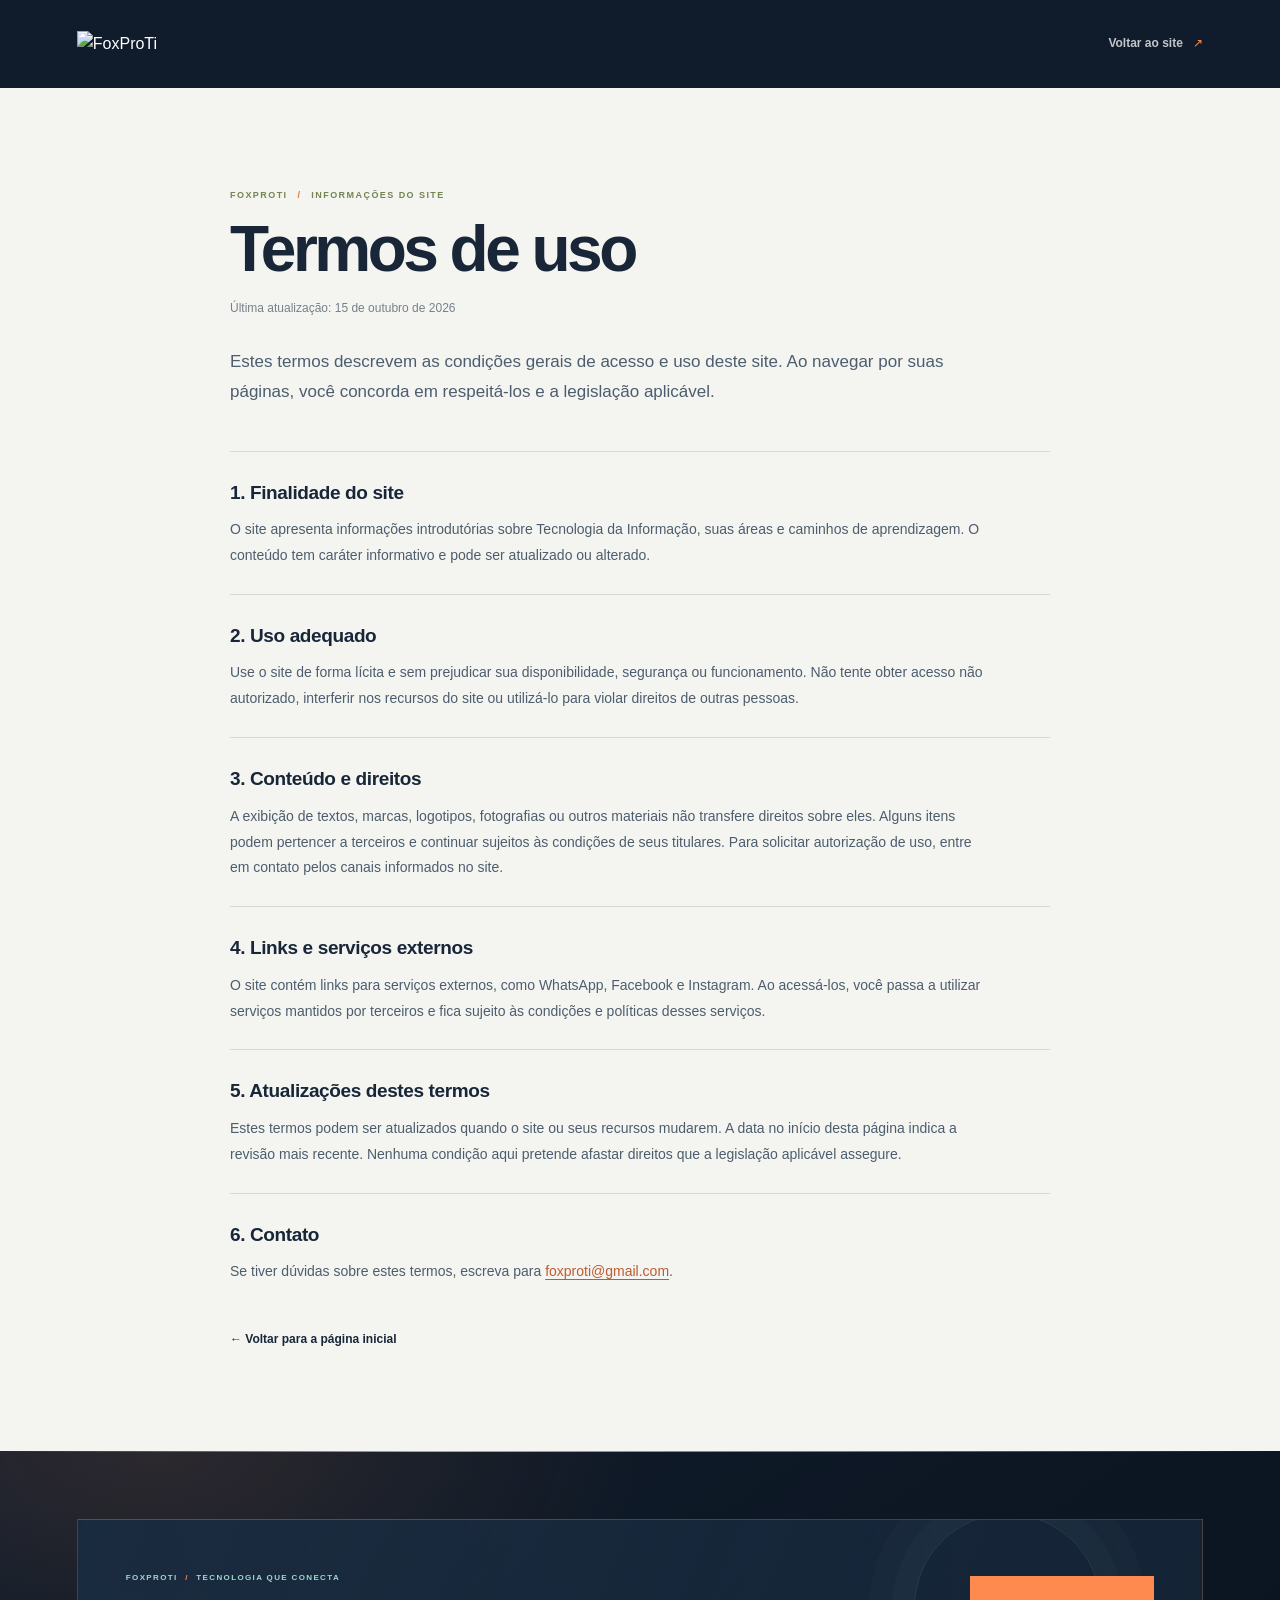
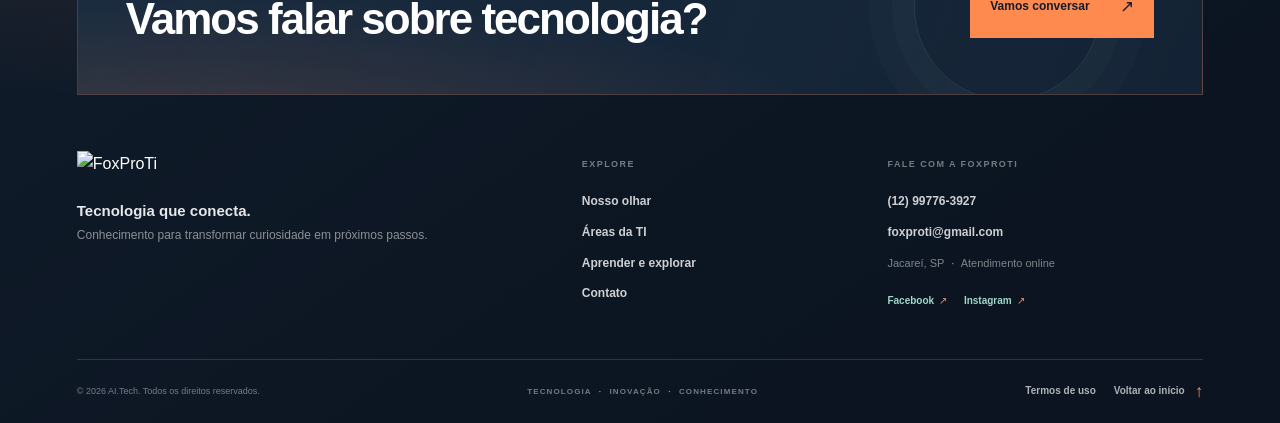
==== termos-de-uso.html @ 0beaa12d "FOXPROTI FOXPROTI" ====
<!doctype html>
<html lang="pt-BR">
<head>
  <meta charset="utf-8">
  <meta name="viewport" content="width=device-width, initial-scale=1">
  <meta name="theme-color" content="#101c2b">
  <meta name="description" content="Termos de uso do site FoxProTi.">
  <title>Termos de uso — FoxProTi</title>
  <link rel="icon" href="images/logo.png" type="image/png">
  <link rel="stylesheet" href="css/style.css">
</head>
<body id="topo">
  <a class="skip-link" href="#conteudo">Pular para o conteúdo</a>
  <header class="terms-header">
    <div class="terms-header-inner">
      <a class="brand" href="index.html#inicio" aria-label="FoxProTi, voltar ao site"><img src="images/logo.png" alt="FoxProTi"></a>
      <a class="terms-back" href="index.html#inicio">Voltar ao site <span aria-hidden="true">↗</span></a>
    </div>
  </header>

  <main class="terms-main" id="conteudo">
    <article class="terms-document">
      <p class="terms-eyebrow">FOXPROTI <span aria-hidden="true">/</span> INFORMAÇÕES DO SITE</p>
      <h1>Termos de uso</h1>
      <p class="terms-updated">Última atualização: 15 de outubro de 2026</p>
      <p class="terms-lead">Estes termos descrevem as condições gerais de acesso e uso deste site. Ao navegar por suas páginas, você concorda em respeitá-los e a legislação aplicável.</p>

      <section>
        <h2>1. Finalidade do site</h2>
        <p>O site apresenta informações introdutórias sobre Tecnologia da Informação, suas áreas e caminhos de aprendizagem. O conteúdo tem caráter informativo e pode ser atualizado ou alterado.</p>
      </section>

      <section>
        <h2>2. Uso adequado</h2>
        <p>Use o site de forma lícita e sem prejudicar sua disponibilidade, segurança ou funcionamento. Não tente obter acesso não autorizado, interferir nos recursos do site ou utilizá-lo para violar direitos de outras pessoas.</p>
      </section>

      <section>
        <h2>3. Conteúdo e direitos</h2>
        <p>A exibição de textos, marcas, logotipos, fotografias ou outros materiais não transfere direitos sobre eles. Alguns itens podem pertencer a terceiros e continuar sujeitos às condições de seus titulares. Para solicitar autorização de uso, entre em contato pelos canais informados no site.</p>
      </section>

      <section>
        <h2>4. Links e serviços externos</h2>
        <p>O site contém links para serviços externos, como WhatsApp, Facebook e Instagram. Ao acessá-los, você passa a utilizar serviços mantidos por terceiros e fica sujeito às condições e políticas desses serviços.</p>
      </section>

      <section>
        <h2>5. Atualizações destes termos</h2>
        <p>Estes termos podem ser atualizados quando o site ou seus recursos mudarem. A data no início desta página indica a revisão mais recente. Nenhuma condição aqui pretende afastar direitos que a legislação aplicável assegure.</p>
      </section>

      <section>
        <h2>6. Contato</h2>
        <p>Se tiver dúvidas sobre estes termos, escreva para <a href="mailto:foxproti@gmail.com">foxproti@gmail.com</a>.</p>
      </section>

      <a class="terms-home-link" href="index.html#inicio">← Voltar para a página inicial</a>
    </article>
  </main>

  <footer class="site-footer">
    <div class="footer-inner">
      <div class="footer-invitation">
        <div class="footer-invitation-copy">
          <p class="footer-invitation-label">FOXPROTI <span aria-hidden="true">/</span> TECNOLOGIA QUE CONECTA</p>
          <h2>Vamos falar sobre tecnologia?</h2>
        </div>
        <a class="footer-whatsapp" href="https://api.whatsapp.com/send?phone=5512997763927" target="_blank" rel="noopener noreferrer">Vamos conversar <span aria-hidden="true">↗</span></a>
      </div>

      <div class="footer-top">
        <div class="footer-brand-block">
          <a class="brand brand-footer" href="index.html#inicio" aria-label="FoxProTi, voltar ao início"><img src="images/logo.png" alt="FoxProTi"></a>
          <p>Tecnologia que conecta.<br><span>Conhecimento para transformar curiosidade em próximos passos.</span></p>
        </div>

        <nav class="footer-nav" aria-label="Navegação do rodapé">
          <h2 class="footer-heading">EXPLORE</h2>
          <a href="index.html#sobre">Nosso olhar</a>
          <a href="index.html#areas">Áreas da TI</a>
          <a href="index.html#caminhos">Aprender e explorar</a>
          <a href="index.html#contato">Contato</a>
        </nav>

        <div class="footer-contact">
          <h2 class="footer-heading">FALE COM A FOXPROTI</h2>
          <a href="tel:+5512997763927">(12) 99776-3927</a>
          <a href="mailto:foxproti@gmail.com">foxproti@gmail.com</a>
          <p>Jacareí, SP <span>·</span> Atendimento online</p>
          <div class="footer-socials" aria-label="Redes sociais">
            <a href="https://www.facebook.com/profile.php?id=100043924699159" target="_blank" rel="noopener noreferrer">Facebook <span aria-hidden="true">↗</span></a>
            <a href="https://instagram.com/codextech.web" target="_blank" rel="noopener noreferrer">Instagram <span aria-hidden="true">↗</span></a>
          </div>
        </div>
      </div>

      <div class="footer-bottom">
        <span class="footer-copyright">© 2026 AI.Tech. Todos os direitos reservados.</span>
        <span class="footer-signature">TECNOLOGIA <i aria-hidden="true">·</i> INOVAÇÃO <i aria-hidden="true">·</i> CONHECIMENTO</span>
        <div class="footer-bottom-links">
          <a class="footer-terms" href="termos-de-uso.html" aria-current="page">Termos de uso</a>
          <a class="back-top" href="#topo">Voltar ao início <span aria-hidden="true">↑</span></a>
        </div>
      </div>
    </div>
  </footer>
</body>
</html>
---- css/style.css ----
﻿:root {
  --ink: #182638;
  --ink-soft: #4d5d6d;
  --muted: #75818c;
  --paper: #f4f5f1;
  --white: #fff;
  --line: rgba(24, 38, 56, .14);
  --navy: #101c2b;
  --navy-light: #192b40;
  --orange: #ff8a50;
  --orange-dark: #e66c37;
  --mint: #9fd8cc;
  --page-width: 1210px;
  --gutter: clamp(22px, 6vw, 86px);
  font-family: "Segoe UI", Arial, sans-serif;
  font-synthesis: none;
  text-rendering: optimizeLegibility;
  -webkit-font-smoothing: antialiased;
  -moz-osx-font-smoothing: grayscale;
}

* { box-sizing: border-box; }
html { scroll-behavior: smooth; scroll-padding-top: 86px; }
body { margin: 0; background: var(--paper); color: var(--ink); font-size: 16px; line-height: 1.65; }
body.menu-open { overflow: hidden; }
a { color: inherit; text-decoration: none; }
button { color: inherit; font: inherit; }
::selection { background: var(--orange); color: var(--navy); }
:focus-visible { outline: 3px solid var(--orange); outline-offset: 4px; }

.skip-link { position: fixed; z-index: 1000; top: 12px; left: 12px; padding: 10px 15px; transform: translateY(-160%); background: var(--orange); color: var(--navy); font-size: 13px; font-weight: 700; }
.skip-link:focus { transform: translateY(0); }
.header-inner, .footer-inner { width: min(100% - (var(--gutter) * 2), var(--page-width)); margin-inline: auto; }

.site-header { position: absolute; z-index: 50; top: 0; left: 0; width: 100%; border-bottom: 1px solid rgba(255,255,255,.13); color: var(--white); }
.header-inner { display: flex; min-height: 88px; align-items: center; justify-content: space-between; gap: 28px; }
.brand { display: inline-flex; align-items: center; flex-shrink: 0; }
.brand img { display: block; width: 166px; max-height: 52px; object-fit: contain; object-position: left center; }
.site-nav { display: flex; align-items: center; gap: clamp(18px, 3vw, 39px); }
.site-nav > a:not(.nav-cta) { color: rgba(255,255,255,.74); font-size: 12px; font-weight: 650; transition: color .2s ease; }
.site-nav > a:not(.nav-cta):hover { color: var(--orange); }
.nav-cta { display: inline-flex; align-items: center; gap: 18px; padding: 11px 14px; border: 1px solid rgba(255,138,80,.65); color: var(--white); font-size: 11px; font-weight: 750; transition: background .2s ease, color .2s ease; }
.nav-cta span { color: var(--orange); font-size: 15px; }
.nav-cta:hover { background: var(--orange); color: var(--navy); }
.nav-cta:hover span { color: var(--navy); }
.menu-toggle { display: none; }

.hero { position: relative; min-height: 760px; overflow: hidden; background: var(--navy); color: var(--white); }
.hero-grid { position: absolute; inset: 0; opacity: .2; background-image: linear-gradient(rgba(255,255,255,.07) 1px, transparent 1px), linear-gradient(90deg, rgba(255,255,255,.07) 1px, transparent 1px); background-size: 70px 70px; mask-image: linear-gradient(90deg, transparent, #000 30%, #000); pointer-events: none; }
.hero::before { position: absolute; top: 12%; right: -9%; width: 660px; height: 660px; border: 1px solid rgba(159,216,204,.1); border-radius: 50%; content: ""; }
.hero-inner { position: relative; display: grid; width: min(100% - (var(--gutter) * 2), var(--page-width)); min-height: 685px; grid-template-columns: minmax(0, 1.08fr) minmax(360px, .92fr); align-items: center; gap: clamp(24px, 5vw, 72px); margin-inline: auto; padding-top: 100px; padding-bottom: 65px; }
.hero-copy { position: relative; z-index: 2; max-width: 685px; padding-bottom: 8px; }
.eyebrow { display: flex; align-items: center; gap: 11px; margin: 0 0 20px; color: var(--orange); font-size: 9px; font-weight: 800; letter-spacing: .19em; line-height: 1.4; }
.eyebrow-line { width: 24px; height: 1px; background: var(--orange); }
.hero h1 { margin: 0; font-size: clamp(46px, 6vw, 79px); font-weight: 560; letter-spacing: -.068em; line-height: 1.01; text-wrap: balance; }
.hero h1 span { color: var(--orange); }
.hero-lead { max-width: 465px; margin: 25px 0 0; color: rgba(255,255,255,.7); font-size: 15px; line-height: 1.8; }
.hero-actions { display: flex; align-items: center; flex-wrap: wrap; gap: 26px; margin-top: 32px; }
.button { display: inline-flex; min-height: 50px; align-items: center; justify-content: center; gap: 20px; padding: 0 17px; border: 1px solid transparent; font-size: 11px; font-weight: 800; transition: transform .2s ease, background .2s ease, border-color .2s ease; }
.button:hover { transform: translateY(-2px); }
.button span { font-size: 17px; line-height: 1; }
.button-orange { background: var(--orange); color: var(--navy); }
.button-orange:hover { background: #ffa274; }
.text-link { display: inline-flex; align-items: center; gap: 11px; color: var(--ink); font-size: 12px; font-weight: 750; }
.text-link span { transition: transform .2s ease; }
.text-link:hover span { transform: translateX(4px); }
.text-link-light { color: rgba(255,255,255,.83); }
.text-link-light:hover { color: var(--orange); }
.hero-note { display: flex; align-items: center; gap: 12px; margin-top: 60px; color: rgba(255,255,255,.45); font-size: 8px; font-weight: 800; letter-spacing: .15em; }
.hero-note i { width: 3px; height: 3px; border-radius: 50%; background: var(--orange); }

.hero-visual { position: relative; width: min(100%, 500px); aspect-ratio: 1; justify-self: end; isolation: isolate; }
.visual-orbit { position: absolute; top: 48%; left: 50%; border: 1px solid rgba(159,216,204,.2); border-radius: 50%; transform: translate(-50%,-50%); }
.orbit-one { width: 64%; aspect-ratio: 1; }
.orbit-two { width: 91%; aspect-ratio: 1; border-style: dashed; opacity: .64; }
.visual-lines { position: absolute; inset: 0; }
.visual-lines i { position: absolute; top: 48%; left: 50%; width: 33%; height: 1px; transform-origin: left center; background: linear-gradient(90deg, rgba(255,138,80,.8), rgba(159,216,204,.08)); }
.visual-lines i:nth-child(1) { transform: rotate(-144deg); }
.visual-lines i:nth-child(2) { transform: rotate(-38deg); }
.visual-lines i:nth-child(3) { transform: rotate(42deg); }
.visual-lines i:nth-child(4) { transform: rotate(146deg); }
.visual-lines i:nth-child(5) { width: 23%; transform: rotate(0); }
.visual-core { position: absolute; top: 48%; left: 50%; display: flex; width: 27%; aspect-ratio: 1; flex-direction: column; align-items: center; justify-content: center; border: 1px solid rgba(255,138,80,.72); border-radius: 50%; background: var(--navy); box-shadow: 0 0 60px rgba(255,138,80,.12); transform: translate(-50%,-50%); }
.visual-core::before { position: absolute; inset: 10%; border: 1px solid rgba(255,138,80,.27); border-radius: 50%; content: ""; }
.visual-core > span { position: relative; color: var(--orange); font-size: clamp(30px, 4vw, 48px); font-weight: 750; letter-spacing: -.08em; line-height: 1; }
.visual-core small { position: relative; margin-top: 7px; color: rgba(255,255,255,.62); font-size: 6px; font-weight: 800; letter-spacing: .15em; line-height: 1.35; text-align: center; }
.orbit-label { position: absolute; z-index: 2; display: flex; min-width: 104px; align-items: center; gap: 9px; padding: 9px 11px; border: 1px solid rgba(255,255,255,.13); background: rgba(25,43,64,.96); box-shadow: 0 12px 32px rgba(0,0,0,.16); }
.orbit-label b { display: grid; width: 24px; height: 24px; place-items: center; background: rgba(255,138,80,.13); color: var(--orange); font-size: 12px; }
.orbit-label span { color: rgba(255,255,255,.76); font-size: 7px; font-weight: 800; letter-spacing: .11em; }
.label-code { top: 15%; left: 6%; }
.label-shield { top: 17%; right: 0; }
.label-support { right: 0; bottom: 27%; }
.label-data { bottom: 22%; left: 2%; }
.label-shield b { color: var(--mint); background: rgba(159,216,204,.12); }
.label-support b { color: #b4aaff; background: rgba(180,170,255,.12); }
.label-data b { color: #ffc27e; background: rgba(255,194,126,.12); }
.visual-caption { position: absolute; right: 11%; bottom: 4%; display: flex; align-items: center; gap: 8px; color: rgba(255,255,255,.54); font-size: 7px; font-weight: 800; letter-spacing: .14em; }
.caption-dot { width: 6px; height: 6px; border-radius: 50%; background: var(--orange); box-shadow: 0 0 0 4px rgba(255,138,80,.12); }
.visual-index { position: absolute; top: 3%; left: 3%; color: rgba(255,255,255,.38); font-size: 7px; font-weight: 800; letter-spacing: .14em; }
.hero-bottom { position: absolute; right: var(--gutter); bottom: 18px; left: var(--gutter); display: flex; max-width: var(--page-width); justify-content: space-between; margin-inline: auto; color: rgba(255,255,255,.37); font-size: 7px; font-weight: 800; letter-spacing: .15em; }
.hero-bottom a { color: inherit; }
.hero-bottom a span { margin-left: 7px; color: var(--orange); font-size: 12px; }

.section-pad { padding: 112px var(--gutter); }
.section-kicker { display: flex; align-items: center; gap: 13px; margin-bottom: 30px; color: var(--muted); font-size: 8px; font-weight: 800; letter-spacing: .17em; }
.section-kicker span:first-child { color: var(--orange-dark); }
.section-kicker span:first-child::after { display: inline-block; width: 23px; height: 1px; margin-left: 13px; background: rgba(230,108,55,.55); vertical-align: middle; content: ""; }
.intro { width: min(100%, calc(var(--page-width) + var(--gutter) * 2)); margin-inline: auto; }
.intro-layout { display: grid; grid-template-columns: 1.17fr .83fr; align-items: start; gap: clamp(38px, 8vw, 112px); }
.intro h2, .section-heading h2 { margin: 0; font-size: clamp(37px, 5vw, 63px); font-weight: 560; letter-spacing: -.064em; line-height: 1.05; text-wrap: balance; }
.intro h2 em, .section-heading h2 em, .contact-copy h2 em { color: #d97549; font-style: normal; }
.intro-copy { max-width: 455px; padding-top: 8px; }
.intro-copy p { margin: 0 0 15px; color: var(--ink-soft); font-size: 13px; line-height: 1.85; }
.intro-copy .text-link { margin-top: 14px; }
.principles { display: grid; grid-template-columns: repeat(3, 1fr); gap: 20px; margin-top: 68px; padding-top: 24px; border-top: 1px solid var(--line); }
.principles > div { display: grid; grid-template-columns: 38px 1fr; align-items: center; column-gap: 12px; }
.principle-mark { display: grid; width: 36px; height: 36px; grid-row: span 2; place-items: center; border: 1px solid rgba(230,108,55,.34); border-radius: 50%; color: var(--orange-dark); font-size: 16px; }
.principles b { font-size: 11px; font-weight: 750; }
.principles small { color: var(--muted); font-size: 9px; }

.areas { background: #e8ece9; }
.section-heading { display: flex; width: min(100%, var(--page-width)); align-items: end; justify-content: space-between; gap: 55px; margin: 0 auto 46px; }
.section-heading .section-kicker { margin-bottom: 23px; }
.section-heading h2 { font-size: clamp(37px, 4.8vw, 58px); }
.section-heading h2 em { color: #d97549; }
.section-heading > p { max-width: 330px; margin: 0 0 6px; color: var(--ink-soft); font-size: 12px; line-height: 1.8; }
.area-grid { display: grid; width: min(100%, var(--page-width)); grid-template-columns: repeat(6, 1fr); margin-inline: auto; border-top: 1px solid rgba(24,38,56,.18); border-left: 1px solid rgba(24,38,56,.18); }
.area-card { position: relative; display: flex; min-height: 432px; grid-column: span 2; flex-direction: column; overflow: hidden; border-right: 1px solid rgba(24,38,56,.18); border-bottom: 1px solid rgba(24,38,56,.18); background: rgba(255,255,255,.48); transition: background .22s ease, transform .22s ease, box-shadow .22s ease; }
.area-card:hover { z-index: 1; transform: translateY(-4px); background: var(--white); box-shadow: 0 15px 35px rgba(24,38,56,.09); }
.area-card:nth-child(4) { grid-column: 2 / span 2; }
.area-image { display: block; width: 100%; height: 154px; flex: none; object-fit: cover; background: #dfe5e6; }
.area-card-body { display: flex; flex: 1; flex-direction: column; padding: 16px 22px 21px; }
.area-card-meta { display: flex; align-items: center; justify-content: space-between; gap: 10px; }
.area-count { color: #77828a; font-size: 8px; font-weight: 800; letter-spacing: .12em; }
.area-symbol { display: grid; width: 36px; height: 36px; flex: none; place-items: center; border: 1px solid rgba(230,108,55,.36); border-radius: 50%; color: #d97549; font-size: 15px; font-weight: 700; }
.symbol-shield { color: #43857a; border-color: rgba(67,133,122,.45); }
.symbol-support { color: #716ab3; border-color: rgba(113,106,179,.42); }
.symbol-quality { color: #597f4c; border-color: rgba(89,127,76,.42); }
.symbol-data { color: #a07440; border-color: rgba(160,116,64,.42); }
.area-tag { margin: 15px 0 8px; color: #778451; font-size: 8px; font-weight: 800; letter-spacing: .14em; }
.area-card h3 { max-width: 270px; margin: 0; font-size: clamp(20px, 2vw, 25px); font-weight: 620; letter-spacing: -.045em; line-height: 1.16; }
.area-card-body > p:not(.area-tag) { max-width: 340px; margin: 12px 0 20px; color: #62707c; font-size: 10px; line-height: 1.75; }
.area-card-body > a { display: flex; align-items: center; justify-content: space-between; gap: 12px; margin-top: auto; padding-top: 13px; border-top: 1px solid rgba(24,38,56,.13); color: var(--ink-soft); font-size: 9px; font-weight: 750; }
.area-card-body > a span { color: var(--orange-dark); font-size: 14px; transition: transform .2s ease; }
.area-card-body > a:hover span { transform: translate(2px,-2px); }
.area-card-feature { background: #f5e7dd; }
.area-card-feature .area-tag { color: #bf6541; }
.area-card-last { background: #d9e7e2; }

.statement { position: relative; overflow: hidden; padding: 92px var(--gutter) 40px; background: var(--navy); color: var(--white); }
.statement-pattern { position: absolute; inset: 0; opacity: .2; background-image: radial-gradient(rgba(159,216,204,.6) 1px, transparent 1px); background-size: 25px 25px; mask-image: linear-gradient(90deg, #000, transparent 68%); pointer-events: none; }
.statement-inner { position: relative; z-index: 1; width: min(100%, var(--page-width)); min-height: 495px; margin-inline: auto; }
.statement h2 { max-width: 970px; margin: 0; font-size: clamp(38px, 5.4vw, 70px); font-weight: 550; letter-spacing: -.065em; line-height: 1.05; text-wrap: balance; }
.statement h2 span { color: var(--orange); }
.statement-copy { max-width: 515px; margin: 22px 0 0; color: rgba(255,255,255,.65); font-size: 12px; line-height: 1.8; }
.learning-path { position: absolute; right: 0; bottom: 0; left: 0; display: grid; grid-template-columns: 1fr 40px 1fr 40px 1fr; align-items: center; gap: 12px; padding-top: 21px; border-top: 1px solid rgba(255,255,255,.17); }
.learning-path > div { display: grid; grid-template-columns: 28px 1fr; align-items: center; column-gap: 10px; }
.learning-path > div > span { grid-row: span 2; color: var(--orange); font-size: 9px; font-weight: 800; }
.learning-path b { font-size: 11px; font-weight: 750; }
.learning-path small { color: rgba(255,255,255,.49); font-size: 9px; }
.learning-path > i { color: rgba(255,138,80,.73); font-size: 18px; font-style: normal; text-align: center; }
.statement-stamp { position: absolute; top: -120px; right: 2%; display: grid; width: 280px; height: 280px; align-content: center; justify-items: center; border: 1px solid rgba(255,138,80,.18); border-radius: 50%; color: rgba(255,138,80,.11); font-size: 180px; font-weight: 800; letter-spacing: -.12em; line-height: .8; transform: rotate(8deg); }
.statement-stamp span { font-size: 25px; letter-spacing: .2em; }

.contact { padding-top: 100px; padding-bottom: 100px; }
.contact-panel { display: grid; width: min(100%, var(--page-width)); min-height: 400px; grid-template-columns: 1.1fr .9fr; gap: clamp(35px, 7vw, 90px); align-items: center; margin-inline: auto; padding: clamp(30px, 6vw, 68px); border: 1px solid rgba(24,38,56,.15); background: #fffefa; }
.contact-copy .section-kicker { margin-bottom: 23px; }
.contact-copy h2 { max-width: 620px; margin: 0; font-size: clamp(37px, 4.7vw, 58px); font-weight: 560; letter-spacing: -.063em; line-height: 1.05; }
.contact-copy > p:not(.section-kicker) { max-width: 440px; margin: 16px 0 23px; color: var(--ink-soft); font-size: 12px; line-height: 1.8; }
.contact-details { border-top: 1px solid var(--line); }
.contact-item { display: flex; min-height: 72px; flex-direction: column; justify-content: center; gap: 3px; padding: 12px 0; border-bottom: 1px solid var(--line); }
.contact-item > span { color: #7a8389; font-size: 7px; font-weight: 800; letter-spacing: .14em; }
.contact-item > a, .contact-item > p { margin: 0; color: var(--ink); font-size: 12px; font-weight: 700; }
.contact-item > a:hover { color: var(--orange-dark); }
.contact-social > div { display: flex; gap: 17px; }
.contact-social > div a { color: var(--ink-soft); font-size: 10px; font-weight: 700; }
.contact-social > div a span { color: var(--orange-dark); }
.contact-social > div a:hover { color: var(--orange-dark); }

.site-footer { position: relative; isolation: isolate; overflow: hidden; padding: 68px var(--gutter) 0; background: radial-gradient(ellipse at 12% 0%, rgba(255,138,80,.12), transparent 31%), linear-gradient(145deg, #101c2b, #0b1420 78%); color: var(--white); }
.site-footer::before { position: absolute; top: 0; right: 0; left: 0; height: 1px; background: linear-gradient(90deg, transparent, var(--orange), rgba(159,216,204,.55), transparent); content: ""; }
.footer-inner { position: relative; width: min(100%, var(--page-width)); }
.footer-invitation { position: relative; isolation: isolate; overflow: hidden; display: flex; min-height: 176px; align-items: center; justify-content: space-between; gap: 32px; margin-bottom: 50px; padding: clamp(25px, 4.5vw, 48px); border: 1px solid rgba(255,138,80,.24); background: radial-gradient(ellipse at 8% 130%, rgba(255,138,80,.17), transparent 47%), linear-gradient(112deg, rgba(25,43,64,.96), rgba(25,43,64,.62)); }
.footer-invitation::after { position: absolute; z-index: -1; top: 50%; right: 9%; width: 185px; aspect-ratio: 1; border: 1px solid rgba(159,216,204,.12); border-radius: 50%; box-shadow: 0 0 0 22px rgba(159,216,204,.025), 0 0 0 45px rgba(159,216,204,.02); content: ""; transform: translateY(-50%); }
.footer-invitation-copy { position: relative; z-index: 1; }
.footer-invitation-label { margin: 0 0 10px; color: var(--mint); font-size: 8px; font-weight: 800; letter-spacing: .17em; }
.footer-invitation-label span { padding-inline: 4px; color: var(--orange); }
.footer-invitation h2 { margin: 0; color: var(--white); font-size: clamp(28px, 4vw, 44px); font-weight: 620; letter-spacing: -.045em; line-height: 1.12; }
.footer-top { display: grid; grid-template-columns: minmax(0, 1.25fr) minmax(150px, .65fr) minmax(240px, .95fr); gap: clamp(34px, 7vw, 100px); padding: 6px 0 50px; }
.footer-brand-block { max-width: 385px; }
.brand-footer img { width: 155px; }
.footer-brand-block > p { margin: 21px 0 0; color: rgba(255,255,255,.9); font-size: 15px; font-weight: 700; line-height: 1.55; }
.footer-brand-block > p span { color: rgba(255,255,255,.52); font-size: 12px; font-weight: 450; }
.footer-whatsapp { position: relative; z-index: 1; display: inline-flex; min-width: 184px; align-items: center; justify-content: space-between; gap: 25px; padding: 16px 19px; border: 1px solid var(--orange); background: var(--orange); color: var(--navy); font-size: 12px; font-weight: 800; transition: background .2s ease, color .2s ease; }
.footer-whatsapp span { font-size: 17px; }
.footer-whatsapp:hover { background: transparent; color: var(--orange); }
.footer-heading { margin: 6px 0 20px; color: rgba(255,255,255,.43); font-size: 9px; font-weight: 800; letter-spacing: .16em; }
.footer-nav, .footer-contact { display: flex; align-items: flex-start; flex-direction: column; }
.footer-nav > a, .footer-contact > a { color: rgba(255,255,255,.8); font-size: 12px; font-weight: 550; transition: color .2s ease; }
.footer-nav > a + a, .footer-contact > a + a { margin-top: 11px; }
.footer-nav > a:hover, .footer-contact > a:hover, .footer-socials a:hover { color: var(--orange); }
.footer-contact > p { margin: 11px 0 0; color: rgba(255,255,255,.48); font-size: 11px; }
.footer-contact > p span { padding: 0 4px; color: var(--orange); }
.footer-socials { display: flex; flex-wrap: wrap; gap: 17px; margin-top: 21px; }
.footer-socials a { color: var(--mint); font-size: 10px; font-weight: 700; transition: color .2s ease; }
.footer-socials a span { padding-left: 2px; color: var(--orange); }
.footer-bottom { display: flex; min-height: 64px; align-items: center; justify-content: space-between; gap: 20px; border-top: 1px solid rgba(255,255,255,.13); color: rgba(255,255,255,.43); font-size: 9px; }
.footer-signature { font-size: 8px; font-weight: 800; letter-spacing: .14em; }
.footer-signature i { padding: 0 4px; color: var(--orange); font-style: normal; }
.footer-bottom-links { display: flex; align-items: center; gap: 18px; }
.footer-terms { color: rgba(255,255,255,.68); font-size: 10px; font-weight: 650; transition: color .2s ease; }
.footer-terms:hover { color: var(--orange); }
.back-top { display: inline-flex; align-items: center; gap: 10px; color: rgba(255,255,255,.68); font-size: 10px; font-weight: 700; transition: color .2s ease; }
.back-top span { color: var(--orange); font-size: 17px; }
.back-top:hover { color: var(--orange); }

.terms-header { background: var(--navy); color: var(--white); }
.terms-header-inner { display: flex; width: min(100% - (var(--gutter) * 2), var(--page-width)); min-height: 88px; align-items: center; justify-content: space-between; gap: 24px; margin-inline: auto; }
.terms-back { color: rgba(255,255,255,.75); font-size: 12px; font-weight: 700; }
.terms-back span { padding-left: 7px; color: var(--orange); }
.terms-back:hover { color: var(--orange); }
.terms-main { padding: clamp(54px, 8vw, 100px) var(--gutter); }
.terms-document { max-width: 820px; margin-inline: auto; }
.terms-eyebrow { margin: 0 0 13px; color: #758451; font-size: 9px; font-weight: 800; letter-spacing: .16em; }
.terms-eyebrow span { padding: 0 6px; color: var(--orange-dark); }
.terms-document h1 { margin: 0; color: var(--ink); font-size: clamp(40px, 6vw, 64px); font-weight: 650; letter-spacing: -.055em; line-height: 1.05; }
.terms-updated { margin: 16px 0 28px; color: var(--muted); font-size: 12px; }
.terms-lead { max-width: 730px; margin: 0 0 43px; color: var(--ink-soft); font-size: 17px; line-height: 1.8; }
.terms-document section { padding: 25px 0; border-top: 1px solid var(--line); }
.terms-document h2 { margin: 0 0 9px; color: var(--ink); font-size: 19px; font-weight: 700; letter-spacing: -.02em; }
.terms-document section p { max-width: 760px; margin: 8px 0 0; color: var(--ink-soft); font-size: 14px; line-height: 1.85; }
.terms-document section a { color: #bd5b32; text-decoration: underline; text-underline-offset: 3px; }
.terms-home-link { display: inline-block; margin-top: 20px; color: var(--ink); font-size: 12px; font-weight: 750; }
.terms-home-link:hover { color: var(--orange-dark); }

@media (max-width: 1000px) {
  :root { --gutter: clamp(24px, 5vw, 54px); }
  .hero { min-height: 710px; }
  .hero-inner { min-height: 650px; grid-template-columns: minmax(0, 1.05fr) minmax(310px, .95fr); gap: 12px; }
  .hero h1 { font-size: clamp(43px, 6.2vw, 66px); }
  .hero-visual { width: min(100%, 420px); }
  .orbit-label { min-width: 91px; gap: 6px; padding: 7px 8px; }
  .orbit-label b { width: 21px; height: 21px; }
  .area-card { min-height: 440px; }
  .area-card-body { padding-inline: 17px; }
  .area-card h3 { font-size: 22px; }
}

@media (max-width: 760px) {
  html { scroll-padding-top: 72px; }
  .header-inner { min-height: 72px; }
  .brand img { width: 147px; max-height: 44px; }
  .menu-toggle { position: relative; z-index: 2; display: flex; width: 42px; height: 42px; flex-direction: column; align-items: center; justify-content: center; gap: 6px; border: 1px solid rgba(255,255,255,.25); background: transparent; cursor: pointer; }
  .menu-toggle span { display: block; width: 17px; height: 1px; background: var(--orange); transition: transform .2s ease; }
  .menu-toggle[aria-expanded="true"] span:first-child { transform: translateY(3.5px) rotate(45deg); }
  .menu-toggle[aria-expanded="true"] span:last-child { transform: translateY(-3.5px) rotate(-45deg); }
  .site-nav { position: absolute; top: 71px; right: 0; left: 0; display: none; align-items: stretch; gap: 0; padding: 10px var(--gutter) 22px; border-bottom: 1px solid rgba(255,255,255,.14); background: var(--navy); }
  .site-nav.is-open { display: flex; flex-direction: column; }
  .site-nav > a:not(.nav-cta) { padding: 14px 0; border-bottom: 1px solid rgba(255,255,255,.1); font-size: 13px; }
  .nav-cta { justify-content: space-between; margin-top: 15px; }
  .hero { min-height: auto; }
  .hero-inner { min-height: 0; grid-template-columns: 1fr; gap: 16px; padding-top: 128px; padding-bottom: 68px; }
  .hero h1 { max-width: 650px; font-size: clamp(45px, 9.4vw, 70px); }
  .hero-lead { max-width: 540px; font-size: 14px; }
  .hero-note { margin-top: 39px; }
  .hero-visual { width: min(100%, 405px); justify-self: center; margin-top: 10px; }
  .section-pad { padding-block: 80px; }
  .intro-layout { grid-template-columns: 1fr; gap: 24px; }
  .intro h2 { max-width: 700px; }
  .intro-copy { max-width: 620px; }
  .principles { margin-top: 48px; }
  .section-heading { align-items: start; flex-direction: column; gap: 22px; margin-bottom: 34px; }
  .section-heading > p { max-width: 500px; }
  .area-card { min-height: 440px; }
  .statement { padding-top: 76px; }
  .statement-inner { min-height: 470px; }
  .statement h2 { font-size: clamp(39px, 7.8vw, 59px); }
  .statement-stamp { right: -8%; }
  .contact-panel { grid-template-columns: 1fr; gap: 38px; }
  .site-footer { padding-top: 54px; }
  .footer-invitation { min-height: 0; align-items: flex-start; flex-direction: column; gap: 23px; margin-bottom: 39px; }
  .footer-invitation::after { right: 7%; width: 135px; }
  .footer-top { grid-template-columns: minmax(0, 1fr) minmax(200px, .9fr); gap: 36px 42px; padding-bottom: 38px; }
  .footer-brand-block { grid-column: 1 / -1; max-width: 460px; }
  .footer-bottom { display: grid; min-height: 0; grid-template-columns: 1fr auto; gap: 9px 18px; padding-block: 15px; }
  .footer-signature { grid-column: 1 / -1; grid-row: 2; font-size: 7px; }
  .footer-bottom-links { grid-column: 2; grid-row: 1; gap: 14px; }
  .back-top { font-size: 9px; }
}

@media (max-width: 540px) {
  :root { --gutter: 22px; }
  .hero h1 { font-size: clamp(41px, 10.8vw, 58px); }
  .hero h1 br { display: none; }
  .hero-actions { align-items: flex-start; flex-direction: column; gap: 18px; }
  .hero-visual { width: min(100%, 360px); }
  .orbit-label { min-width: 78px; gap: 5px; padding: 6px; }
  .orbit-label b { width: 18px; height: 18px; font-size: 10px; }
  .orbit-label span { font-size: 5px; }
  .visual-caption { right: 4%; font-size: 6px; }
  .hero-note { gap: 8px; font-size: 6px; letter-spacing: .1em; }
  .section-pad { padding-block: 68px; }
  .intro h2, .section-heading h2 { font-size: 39px; }
  .principles { grid-template-columns: 1fr; gap: 15px; }
  .section-heading h2 br { display: none; }
  .area-grid { grid-template-columns: 1fr; }
  .area-card, .area-card:nth-child(4) { min-height: 0; grid-column: 1; }
  .area-image { height: 190px; }
  .area-card-body { padding: 17px 20px 20px; }
  .area-card h3 { font-size: 25px; }
  .statement { padding: 66px var(--gutter) 28px; }
  .statement-inner { min-height: 510px; }
  .statement h2 { font-size: 39px; }
  .statement h2 br { display: none; }
  .statement-copy { font-size: 11px; }
  .learning-path { grid-template-columns: 1fr; gap: 11px; }
  .learning-path > i { display: none; }
  .learning-path > div { grid-template-columns: 24px 1fr; }
  .learning-path small { grid-column: 2; }
  .statement-stamp { top: 0; right: -24%; width: 230px; height: 230px; font-size: 145px; }
  .contact { padding-bottom: 68px; }
  .contact-panel { gap: 31px; padding: 27px 21px; }
  .contact-copy h2 { font-size: 39px; }
  .site-footer { padding-top: 46px; }
  .footer-invitation { gap: 18px; margin-bottom: 32px; padding: 22px 19px; }
  .footer-invitation h2 { max-width: 260px; font-size: 29px; }
  .footer-whatsapp { width: 100%; min-width: 0; }
  .footer-invitation::after { top: 25%; right: -6%; width: 105px; }
  .footer-top { grid-template-columns: 1fr; gap: 31px; padding-bottom: 32px; }
  .footer-brand-block { grid-column: auto; }
  .footer-heading { margin-bottom: 14px; }
  .footer-bottom { grid-template-columns: 1fr; gap: 10px; }
  .footer-signature { grid-column: auto; grid-row: auto; }
  .footer-bottom-links { grid-column: auto; grid-row: auto; justify-content: space-between; }
}

@media (prefers-reduced-motion: reduce) {
  *, *::before, *::after { scroll-behavior: auto !important; transition-duration: .01ms !important; }
}
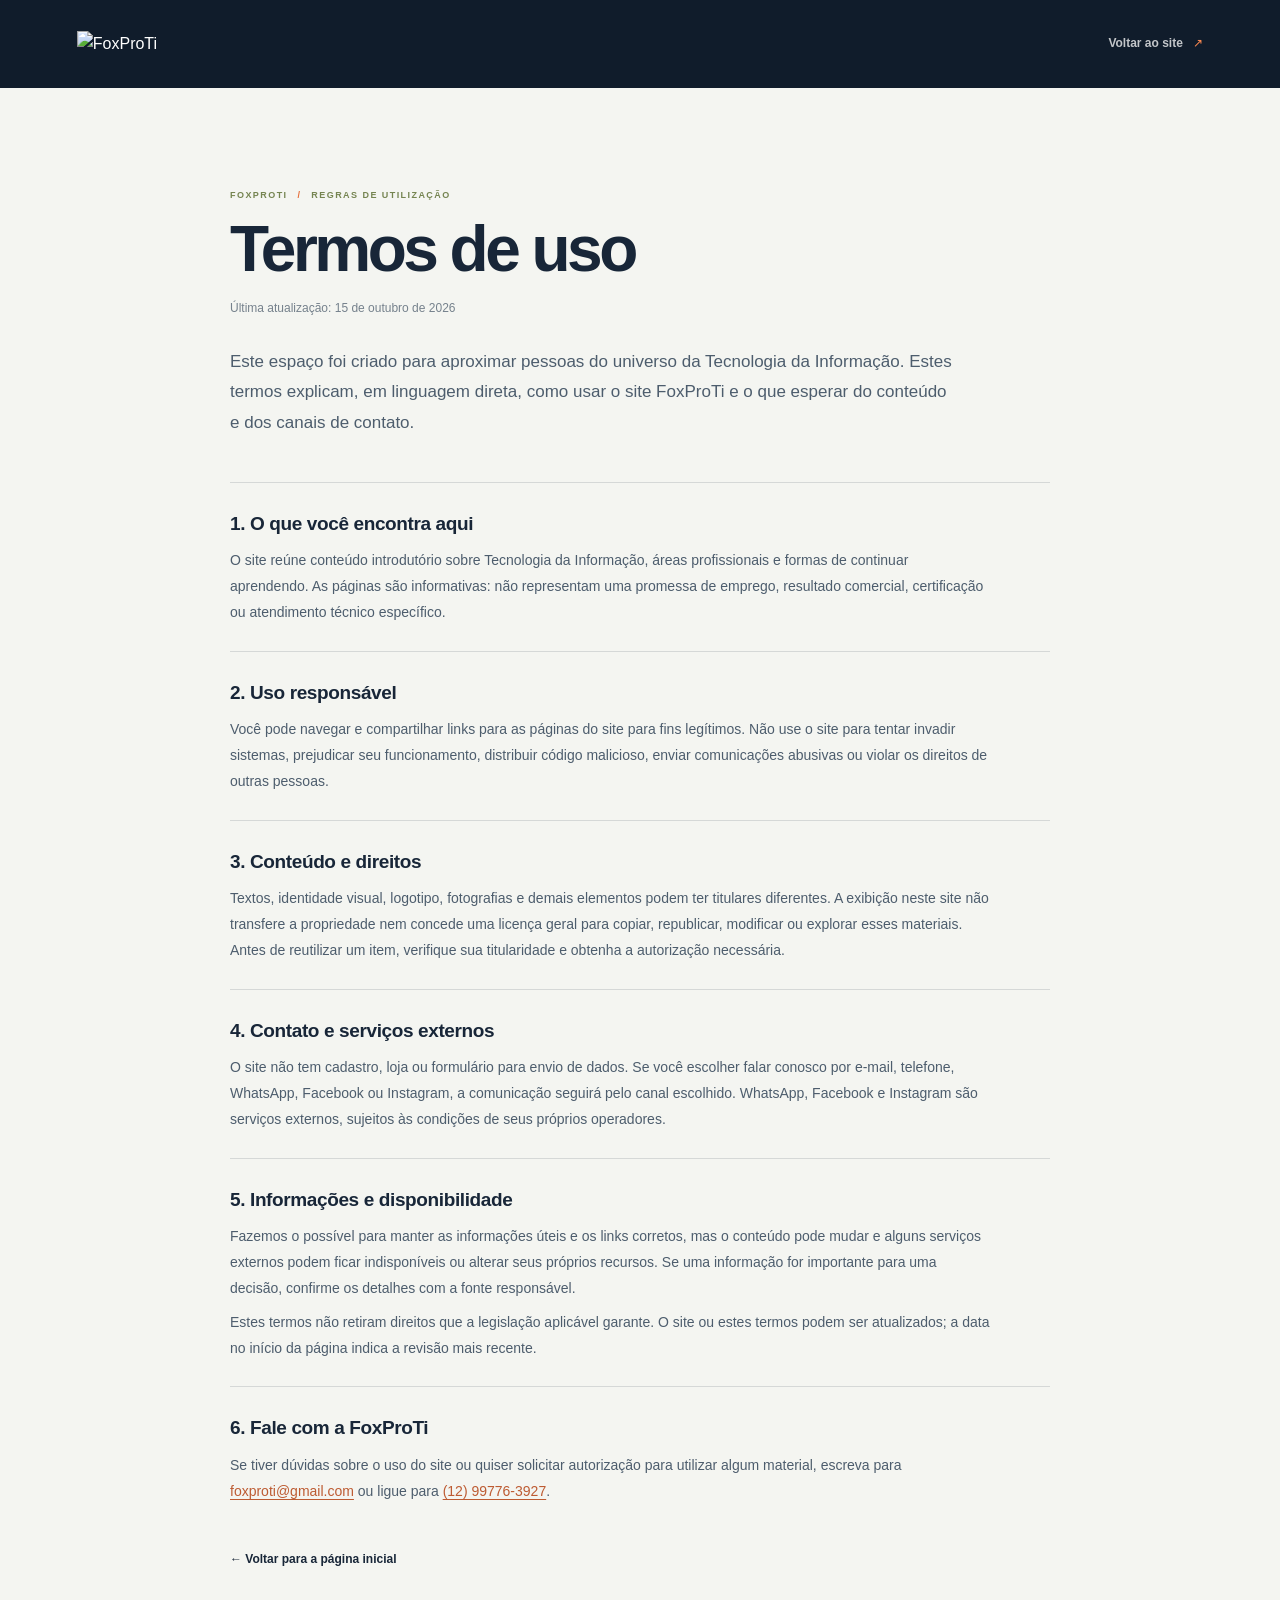
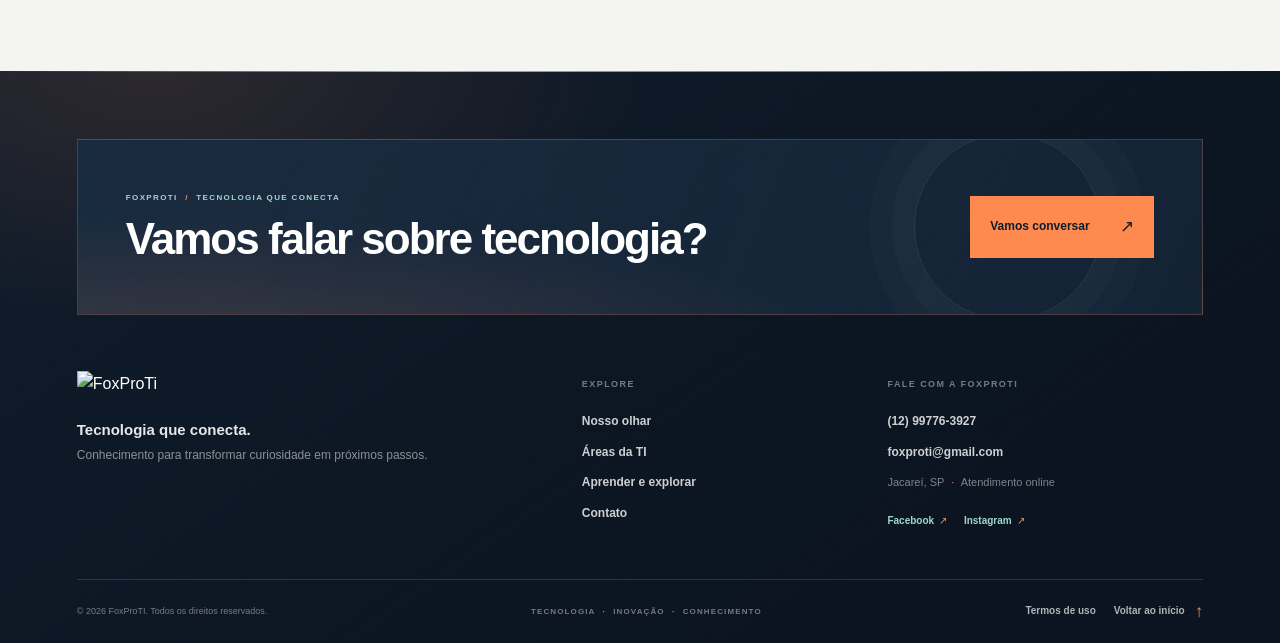
==== commit 3cd15afc: "FoxProTI FoxProTI" ====
--- a/termos-de-uso.html
+++ b/termos-de-uso.html
@@ -4,7 +4,7 @@
   <meta charset="utf-8">
   <meta name="viewport" content="width=device-width, initial-scale=1">
   <meta name="theme-color" content="#101c2b">
-  <meta name="description" content="Termos de uso do site FoxProTi.">
+  <meta name="description" content="Termos de uso originais do site FoxProTi.">
   <title>Termos de uso — FoxProTi</title>
   <link rel="icon" href="images/logo.png" type="image/png">
   <link rel="stylesheet" href="css/style.css">
@@ -20,39 +20,40 @@
 
   <main class="terms-main" id="conteudo">
     <article class="terms-document">
-      <p class="terms-eyebrow">FOXPROTI <span aria-hidden="true">/</span> INFORMAÇÕES DO SITE</p>
+      <p class="terms-eyebrow">FOXPROTI <span aria-hidden="true">/</span> REGRAS DE UTILIZAÇÃO</p>
       <h1>Termos de uso</h1>
       <p class="terms-updated">Última atualização: 15 de outubro de 2026</p>
-      <p class="terms-lead">Estes termos descrevem as condições gerais de acesso e uso deste site. Ao navegar por suas páginas, você concorda em respeitá-los e a legislação aplicável.</p>
+      <p class="terms-lead">Este espaço foi criado para aproximar pessoas do universo da Tecnologia da Informação. Estes termos explicam, em linguagem direta, como usar o site FoxProTi e o que esperar do conteúdo e dos canais de contato.</p>
 
       <section>
-        <h2>1. Finalidade do site</h2>
-        <p>O site apresenta informações introdutórias sobre Tecnologia da Informação, suas áreas e caminhos de aprendizagem. O conteúdo tem caráter informativo e pode ser atualizado ou alterado.</p>
+        <h2>1. O que você encontra aqui</h2>
+        <p>O site reúne conteúdo introdutório sobre Tecnologia da Informação, áreas profissionais e formas de continuar aprendendo. As páginas são informativas: não representam uma promessa de emprego, resultado comercial, certificação ou atendimento técnico específico.</p>
       </section>
 
       <section>
-        <h2>2. Uso adequado</h2>
-        <p>Use o site de forma lícita e sem prejudicar sua disponibilidade, segurança ou funcionamento. Não tente obter acesso não autorizado, interferir nos recursos do site ou utilizá-lo para violar direitos de outras pessoas.</p>
+        <h2>2. Uso responsável</h2>
+        <p>Você pode navegar e compartilhar links para as páginas do site para fins legítimos. Não use o site para tentar invadir sistemas, prejudicar seu funcionamento, distribuir código malicioso, enviar comunicações abusivas ou violar os direitos de outras pessoas.</p>
       </section>
 
       <section>
         <h2>3. Conteúdo e direitos</h2>
-        <p>A exibição de textos, marcas, logotipos, fotografias ou outros materiais não transfere direitos sobre eles. Alguns itens podem pertencer a terceiros e continuar sujeitos às condições de seus titulares. Para solicitar autorização de uso, entre em contato pelos canais informados no site.</p>
+        <p>Textos, identidade visual, logotipo, fotografias e demais elementos podem ter titulares diferentes. A exibição neste site não transfere a propriedade nem concede uma licença geral para copiar, republicar, modificar ou explorar esses materiais. Antes de reutilizar um item, verifique sua titularidade e obtenha a autorização necessária.</p>
       </section>
 
       <section>
-        <h2>4. Links e serviços externos</h2>
-        <p>O site contém links para serviços externos, como WhatsApp, Facebook e Instagram. Ao acessá-los, você passa a utilizar serviços mantidos por terceiros e fica sujeito às condições e políticas desses serviços.</p>
+        <h2>4. Contato e serviços externos</h2>
+        <p>O site não tem cadastro, loja ou formulário para envio de dados. Se você escolher falar conosco por e-mail, telefone, WhatsApp, Facebook ou Instagram, a comunicação seguirá pelo canal escolhido. WhatsApp, Facebook e Instagram são serviços externos, sujeitos às condições de seus próprios operadores.</p>
       </section>
 
       <section>
-        <h2>5. Atualizações destes termos</h2>
-        <p>Estes termos podem ser atualizados quando o site ou seus recursos mudarem. A data no início desta página indica a revisão mais recente. Nenhuma condição aqui pretende afastar direitos que a legislação aplicável assegure.</p>
+        <h2>5. Informações e disponibilidade</h2>
+        <p>Fazemos o possível para manter as informações úteis e os links corretos, mas o conteúdo pode mudar e alguns serviços externos podem ficar indisponíveis ou alterar seus próprios recursos. Se uma informação for importante para uma decisão, confirme os detalhes com a fonte responsável.</p>
+        <p>Estes termos não retiram direitos que a legislação aplicável garante. O site ou estes termos podem ser atualizados; a data no início da página indica a revisão mais recente.</p>
       </section>
 
       <section>
-        <h2>6. Contato</h2>
-        <p>Se tiver dúvidas sobre estes termos, escreva para <a href="mailto:foxproti@gmail.com">foxproti@gmail.com</a>.</p>
+        <h2>6. Fale com a FoxProTi</h2>
+        <p>Se tiver dúvidas sobre o uso do site ou quiser solicitar autorização para utilizar algum material, escreva para <a href="mailto:foxproti@gmail.com">foxproti@gmail.com</a> ou ligue para <a href="tel:+5512997763927">(12) 99776-3927</a>.</p>
       </section>
 
       <a class="terms-home-link" href="index.html#inicio">← Voltar para a página inicial</a>
@@ -74,7 +75,6 @@
           <a class="brand brand-footer" href="index.html#inicio" aria-label="FoxProTi, voltar ao início"><img src="images/logo.png" alt="FoxProTi"></a>
           <p>Tecnologia que conecta.<br><span>Conhecimento para transformar curiosidade em próximos passos.</span></p>
         </div>
-
         <nav class="footer-nav" aria-label="Navegação do rodapé">
           <h2 class="footer-heading">EXPLORE</h2>
           <a href="index.html#sobre">Nosso olhar</a>
@@ -82,7 +82,6 @@
           <a href="index.html#caminhos">Aprender e explorar</a>
           <a href="index.html#contato">Contato</a>
         </nav>
-
         <div class="footer-contact">
           <h2 class="footer-heading">FALE COM A FOXPROTI</h2>
           <a href="tel:+5512997763927">(12) 99776-3927</a>
@@ -96,7 +95,7 @@
       </div>
 
       <div class="footer-bottom">
-        <span class="footer-copyright">© 2026 AI.Tech. Todos os direitos reservados.</span>
+        <span class="footer-copyright">© 2026 FoxProTI. Todos os direitos reservados.</span>
         <span class="footer-signature">TECNOLOGIA <i aria-hidden="true">·</i> INOVAÇÃO <i aria-hidden="true">·</i> CONHECIMENTO</span>
         <div class="footer-bottom-links">
           <a class="footer-terms" href="termos-de-uso.html" aria-current="page">Termos de uso</a>
